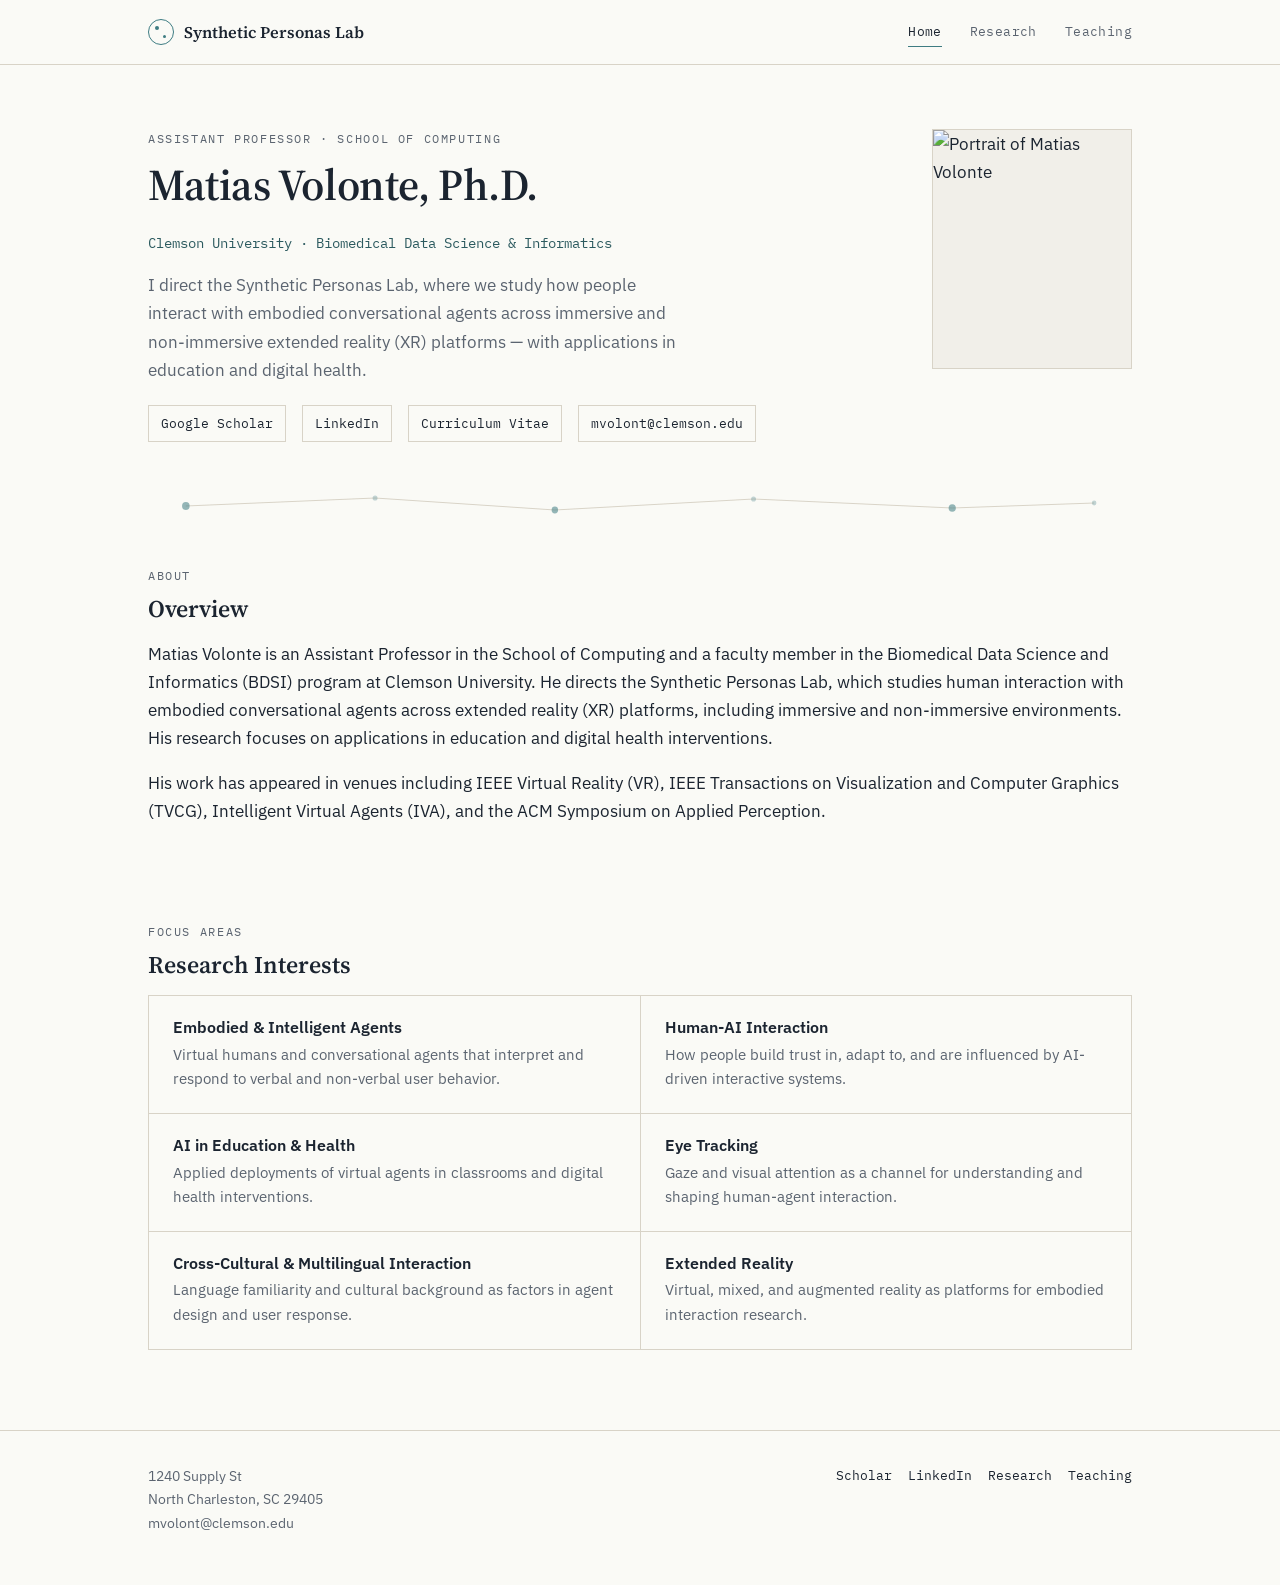
==== index.html @ b9b002d2 "Add files via upload" ====
<!DOCTYPE html>
<html lang="en">
<head>
<meta charset="UTF-8">
<meta name="viewport" content="width=device-width, initial-scale=1.0">
<title>Matias Volonte, Ph.D. — Synthetic Personas Lab, Clemson University</title>
<meta name="description" content="Matias Volonte is an Assistant Professor in the School of Computing at Clemson University, directing the Synthetic Personas Lab on embodied conversational agents, XR, and human-AI interaction.">
<link rel="preconnect" href="https://fonts.googleapis.com">
<link rel="preconnect" href="https://fonts.gstatic.com" crossorigin>
<link href="https://fonts.googleapis.com/css2?family=Source+Serif+4:opsz,wght@8..60,400;8..60,600;8..60,700&family=IBM+Plex+Sans:wght@400;500;600&family=IBM+Plex+Mono:wght@400;500&display=swap" rel="stylesheet">
<link rel="stylesheet" href="style.css">
</head>
<body>

<header class="site-header">
  <div class="wrap">
    <a class="brand" href="index.html">
      <span class="brand-mark" aria-hidden="true"></span>
      Synthetic Personas Lab
    </a>
    <nav class="primary" aria-label="Primary">
      <a href="index.html" aria-current="page">Home</a>
      <a href="research.html">Research</a>
      <a href="teaching.html">Teaching</a>
    </nav>
  </div>
</header>

<div class="hero">
  <div>
    <p class="eyebrow">Assistant Professor · School of Computing</p>
    <h1>Matias Volonte, Ph.D.</h1>
    <p class="role">Clemson University · Biomedical Data Science &amp; Informatics</p>
    <p class="lede">
      I direct the Synthetic Personas Lab, where we study how people interact with
      embodied conversational agents across immersive and non-immersive extended
      reality (XR) platforms — with applications in education and digital health.
    </p>
    <div class="hero-links">
      <a href="https://scholar.google.com/citations?user=DClx7f0AAAAJ&hl=en">Google Scholar</a>
      <a href="https://www.linkedin.com/in/mvolonte/">LinkedIn</a>
      <a href="https://www.dropbox.com/scl/fi/dhkg45x1ga8rn3utra32q/CV_volonte.pdf?rlkey=v4rtn3nkysf6lq45sg3kpi0p9&st=fxljn5le&dl=0">Curriculum Vitae</a>
      <a href="mailto:mvolont@clemson.edu">mvolont@clemson.edu</a>
    </div>
  </div>
  <img class="hero-photo" src="images/matias-volonte.jpg" alt="Portrait of Matias Volonte" width="200" height="240">
</div>

<div class="scanpath" aria-hidden="true">
  <svg viewBox="0 0 1040 28" preserveAspectRatio="none">
    <polyline class="path" points="40,16 240,8 430,20 640,9 850,18 1000,13"/>
    <circle class="node" cx="40" cy="16" r="4"/>
    <circle class="node small" cx="240" cy="8" r="2.6"/>
    <circle class="node" cx="430" cy="20" r="3.4"/>
    <circle class="node small" cx="640" cy="9" r="2.6"/>
    <circle class="node" cx="850" cy="18" r="3.8"/>
    <circle class="node small" cx="1000" cy="13" r="2.4"/>
  </svg>
</div>

<section>
  <p class="eyebrow">About</p>
  <h2>Overview</h2>
  <p>
    Matias Volonte is an Assistant Professor in the School of Computing and a
    faculty member in the Biomedical Data Science and Informatics (BDSI)
    program at Clemson University. He directs the Synthetic Personas Lab,
    which studies human interaction with embodied conversational agents
    across extended reality (XR) platforms, including immersive and
    non-immersive environments. His research focuses on applications in
    education and digital health interventions.
  </p>
  <p>
    His work has appeared in venues including IEEE Virtual Reality (VR),
    IEEE Transactions on Visualization and Computer Graphics (TVCG),
    Intelligent Virtual Agents (IVA), and the ACM Symposium on Applied
    Perception.
  </p>
</section>

<section>
  <p class="eyebrow">Focus areas</p>
  <h2>Research Interests</h2>
  <div class="grid-cards">
    <div class="card">
      <h3>Embodied &amp; Intelligent Agents</h3>
      <p>Virtual humans and conversational agents that interpret and respond to verbal and non-verbal user behavior.</p>
    </div>
    <div class="card">
      <h3>Human-AI Interaction</h3>
      <p>How people build trust in, adapt to, and are influenced by AI-driven interactive systems.</p>
    </div>
    <div class="card">
      <h3>AI in Education &amp; Health</h3>
      <p>Applied deployments of virtual agents in classrooms and digital health interventions.</p>
    </div>
    <div class="card">
      <h3>Eye Tracking</h3>
      <p>Gaze and visual attention as a channel for understanding and shaping human-agent interaction.</p>
    </div>
    <div class="card">
      <h3>Cross-Cultural &amp; Multilingual Interaction</h3>
      <p>Language familiarity and cultural background as factors in agent design and user response.</p>
    </div>
    <div class="card">
      <h3>Extended Reality</h3>
      <p>Virtual, mixed, and augmented reality as platforms for embodied interaction research.</p>
    </div>
  </div>
</section>

<footer class="site-footer">
  <div class="wrap">
    <address>
      1240 Supply St<br>
      North Charleston, SC 29405<br>
      mvolont@clemson.edu
    </address>
    <div class="foot-links">
      <a href="https://scholar.google.com/citations?user=DClx7f0AAAAJ&hl=en">Scholar</a>
      <a href="https://www.linkedin.com/in/mvolonte/">LinkedIn</a>
      <a href="research.html">Research</a>
      <a href="teaching.html">Teaching</a>
    </div>
  </div>
</footer>

</body>
</html>
---- style.css ----
/* ============================================================
   Synthetic Personas Lab — shared stylesheet
   Design tokens
   ============================================================ */

:root {
  --ink: #1B2430;
  --paper: #FAFAF6;
  --surface: #F1EFE9;
  --surface-line: #E4DFD3;
  --teal: #3E7C82;
  --teal-dark: #2C5A5F;
  --slate: #5B6470;
  --line: #D8D3C7;
  --max-w: 880px;

  --display: 'Source Serif 4', Georgia, serif;
  --body: 'IBM Plex Sans', -apple-system, Helvetica, Arial, sans-serif;
  --mono: 'IBM Plex Mono', 'SFMono-Regular', Consolas, monospace;
}

* { box-sizing: border-box; }

html {
  scroll-behavior: smooth;
}

body {
  margin: 0;
  background: var(--paper);
  color: var(--ink);
  font-family: var(--body);
  font-size: 17px;
  line-height: 1.65;
  -webkit-font-smoothing: antialiased;
}

a {
  color: var(--teal-dark);
  text-decoration-thickness: 1px;
  text-underline-offset: 3px;
}
a:hover { color: var(--ink); }

a:focus-visible,
button:focus-visible {
  outline: 2px solid var(--teal);
  outline-offset: 3px;
}

h1, h2, h3 {
  font-family: var(--display);
  font-weight: 600;
  line-height: 1.15;
  margin: 0 0 0.5em;
  color: var(--ink);
}

p { margin: 0 0 1em; color: var(--ink); }

.eyebrow {
  font-family: var(--mono);
  font-size: 0.72rem;
  letter-spacing: 0.14em;
  text-transform: uppercase;
  color: var(--slate);
}

.wrap {
  max-width: var(--max-w);
  margin: 0 auto;
  padding: 0 28px;
}

/* ---------- Header / nav ---------- */

.site-header {
  position: sticky;
  top: 0;
  z-index: 20;
  background: rgba(250, 250, 246, 0.92);
  backdrop-filter: blur(6px);
  border-bottom: 1px solid var(--line);
}

.site-header .wrap {
  display: flex;
  align-items: center;
  justify-content: space-between;
  height: 64px;
  max-width: 1040px;
}

.brand {
  display: flex;
  align-items: center;
  gap: 10px;
  font-family: var(--display);
  font-weight: 600;
  font-size: 1.02rem;
  color: var(--ink);
  text-decoration: none;
}

.brand-mark {
  width: 26px;
  height: 26px;
  border-radius: 50%;
  border: 1.4px solid var(--teal);
  position: relative;
  flex: none;
}
.brand-mark::before,
.brand-mark::after {
  content: "";
  position: absolute;
  background: var(--teal);
  border-radius: 50%;
}
.brand-mark::before { width: 4px; height: 4px; top: 6px; left: 6px; }
.brand-mark::after  { width: 3px; height: 3px; bottom: 6px; right: 7px; }

nav.primary { display: flex; gap: 28px; }
nav.primary a {
  font-family: var(--mono);
  font-size: 0.82rem;
  letter-spacing: 0.03em;
  color: var(--slate);
  text-decoration: none;
  padding: 4px 0;
  border-bottom: 1px solid transparent;
}
nav.primary a:hover,
nav.primary a[aria-current="page"] {
  color: var(--ink);
  border-bottom-color: var(--teal);
}

/* ---------- Hero ---------- */

.hero {
  max-width: 1040px;
  margin: 0 auto;
  padding: 64px 28px 40px;
  display: grid;
  grid-template-columns: 1fr 200px;
  gap: 48px;
  align-items: start;
}

.hero h1 {
  font-size: clamp(2.1rem, 4vw, 2.75rem);
  letter-spacing: -0.01em;
}

.hero .role {
  font-family: var(--mono);
  font-size: 0.88rem;
  color: var(--teal-dark);
  margin-bottom: 1.1em;
}

.hero .lede {
  font-size: 1.08rem;
  color: var(--slate);
  max-width: 54ch;
}

.hero-photo {
  width: 200px;
  height: 240px;
  object-fit: cover;
  border: 1px solid var(--line);
  background: var(--surface);
}

.hero-links {
  display: flex;
  gap: 16px;
  margin-top: 1.2em;
  flex-wrap: wrap;
}
.hero-links a {
  font-family: var(--mono);
  font-size: 0.8rem;
  color: var(--ink);
  border: 1px solid var(--line);
  padding: 7px 12px;
  text-decoration: none;
}
.hero-links a:hover {
  border-color: var(--teal);
  color: var(--teal-dark);
}

/* ---------- Scanpath divider (signature element) ----------
   A thin gaze-path line with landmark nodes — a nod to the
   eye-tracking / gaze work in the lab. Used between sections
   instead of a plain rule. */

.scanpath {
  max-width: 1040px;
  margin: 8px auto;
  padding: 0 28px;
  height: 28px;
}
.scanpath svg { width: 100%; height: 100%; display: block; }
.scanpath .path { fill: none; stroke: var(--line); stroke-width: 1; }
.scanpath .node { fill: var(--teal); opacity: 0.55; }
.scanpath .node.small { opacity: 0.3; }

/* ---------- Sections ---------- */

section {
  max-width: 1040px;
  margin: 0 auto;
  padding: 40px 28px;
}

section > .eyebrow { margin-bottom: 10px; }

section h2 {
  font-size: 1.5rem;
  margin-bottom: 0.7em;
}

.section-lede {
  color: var(--slate);
  max-width: 68ch;
  margin-bottom: 1.8em;
}

/* ---------- Research interest / directions grid ---------- */

.grid-cards {
  display: grid;
  grid-template-columns: repeat(2, 1fr);
  gap: 1px;
  background: var(--line);
  border: 1px solid var(--line);
}

.card {
  background: var(--paper);
  padding: 22px 24px;
}

.card h3 {
  font-family: var(--body);
  font-weight: 600;
  font-size: 0.98rem;
  margin-bottom: 0.4em;
  color: var(--ink);
}

.card p {
  font-size: 0.92rem;
  color: var(--slate);
  margin: 0;
}

/* ---------- Publications ---------- */

.pub-list { list-style: none; margin: 0; padding: 0; }

.pub-item {
  display: grid;
  grid-template-columns: 64px 1fr;
  gap: 20px;
  padding: 18px 0;
  border-top: 1px solid var(--line);
}
.pub-item:last-child { border-bottom: 1px solid var(--line); }

.pub-year {
  font-family: var(--mono);
  font-size: 0.85rem;
  color: var(--teal-dark);
  padding-top: 2px;
}

.pub-text { font-size: 0.95rem; color: var(--ink); }
.pub-text .venue { color: var(--slate); font-style: italic; }
.pub-text .authors-note { color: var(--slate); font-size: 0.85rem; }

/* ---------- People / team ---------- */

.people-grid {
  display: grid;
  grid-template-columns: repeat(auto-fill, minmax(150px, 1fr));
  gap: 22px;
}

.person-photo {
  width: 100%;
  aspect-ratio: 3 / 3.4;
  object-fit: cover;
  background: var(--surface);
  border: 1px solid var(--line);
  margin-bottom: 8px;
}

.person-name { font-size: 0.9rem; font-weight: 600; }
.person-role { font-family: var(--mono); font-size: 0.75rem; color: var(--slate); }

/* ---------- Committees ---------- */

.committee-cols {
  display: grid;
  grid-template-columns: 1fr 1fr;
  gap: 40px;
}
.committee-cols h3 {
  font-family: var(--mono);
  font-size: 0.78rem;
  letter-spacing: 0.08em;
  text-transform: uppercase;
  color: var(--slate);
  font-weight: 500;
  margin-bottom: 0.9em;
}
.committee-cols ul { list-style: none; margin: 0; padding: 0; }
.committee-cols li {
  font-size: 0.9rem;
  padding: 9px 0;
  border-top: 1px solid var(--line);
}
.committee-cols li .prog {
  display: block;
  font-family: var(--mono);
  font-size: 0.76rem;
  color: var(--slate);
}

/* ---------- Courses (teaching page) ---------- */

.course {
  padding: 26px 0;
  border-top: 1px solid var(--line);
}
.course:last-child { border-bottom: 1px solid var(--line); }

.course-head {
  display: flex;
  align-items: baseline;
  justify-content: space-between;
  flex-wrap: wrap;
  gap: 8px 20px;
  margin-bottom: 0.5em;
}

.course-code {
  font-family: var(--mono);
  font-size: 0.82rem;
  color: var(--teal-dark);
}

.course h3 { font-size: 1.15rem; margin: 0; }

.course-term {
  font-family: var(--mono);
  font-size: 0.78rem;
  color: var(--slate);
}

.course-offerings {
  margin-top: 0.8em;
  display: flex;
  gap: 10px;
  flex-wrap: wrap;
}
.course-offerings a {
  font-family: var(--mono);
  font-size: 0.78rem;
  border: 1px solid var(--line);
  padding: 4px 10px;
  text-decoration: none;
  color: var(--ink);
}
.course-offerings a:hover { border-color: var(--teal); color: var(--teal-dark); }

/* ---------- Footer ---------- */

footer.site-footer {
  border-top: 1px solid var(--line);
  margin-top: 40px;
}
footer.site-footer .wrap {
  max-width: 1040px;
  padding: 34px 28px 50px;
  display: flex;
  justify-content: space-between;
  flex-wrap: wrap;
  gap: 18px;
}
footer.site-footer address {
  font-style: normal;
  font-size: 0.86rem;
  color: var(--slate);
  line-height: 1.7;
}
footer.site-footer .foot-links {
  display: flex;
  gap: 16px;
  font-family: var(--mono);
  font-size: 0.8rem;
}
footer.site-footer .foot-links a { color: var(--ink); text-decoration: none; }
footer.site-footer .foot-links a:hover { color: var(--teal-dark); }

/* ---------- Responsive ---------- */

@media (max-width: 720px) {
  .hero { grid-template-columns: 1fr; }
  .hero-photo { width: 140px; height: 168px; }
  .grid-cards { grid-template-columns: 1fr; }
  .committee-cols { grid-template-columns: 1fr; gap: 8px; }
  .pub-item { grid-template-columns: 1fr; gap: 4px; }
  nav.primary { gap: 16px; }
}

@media (prefers-reduced-motion: reduce) {
  html { scroll-behavior: auto; }
}
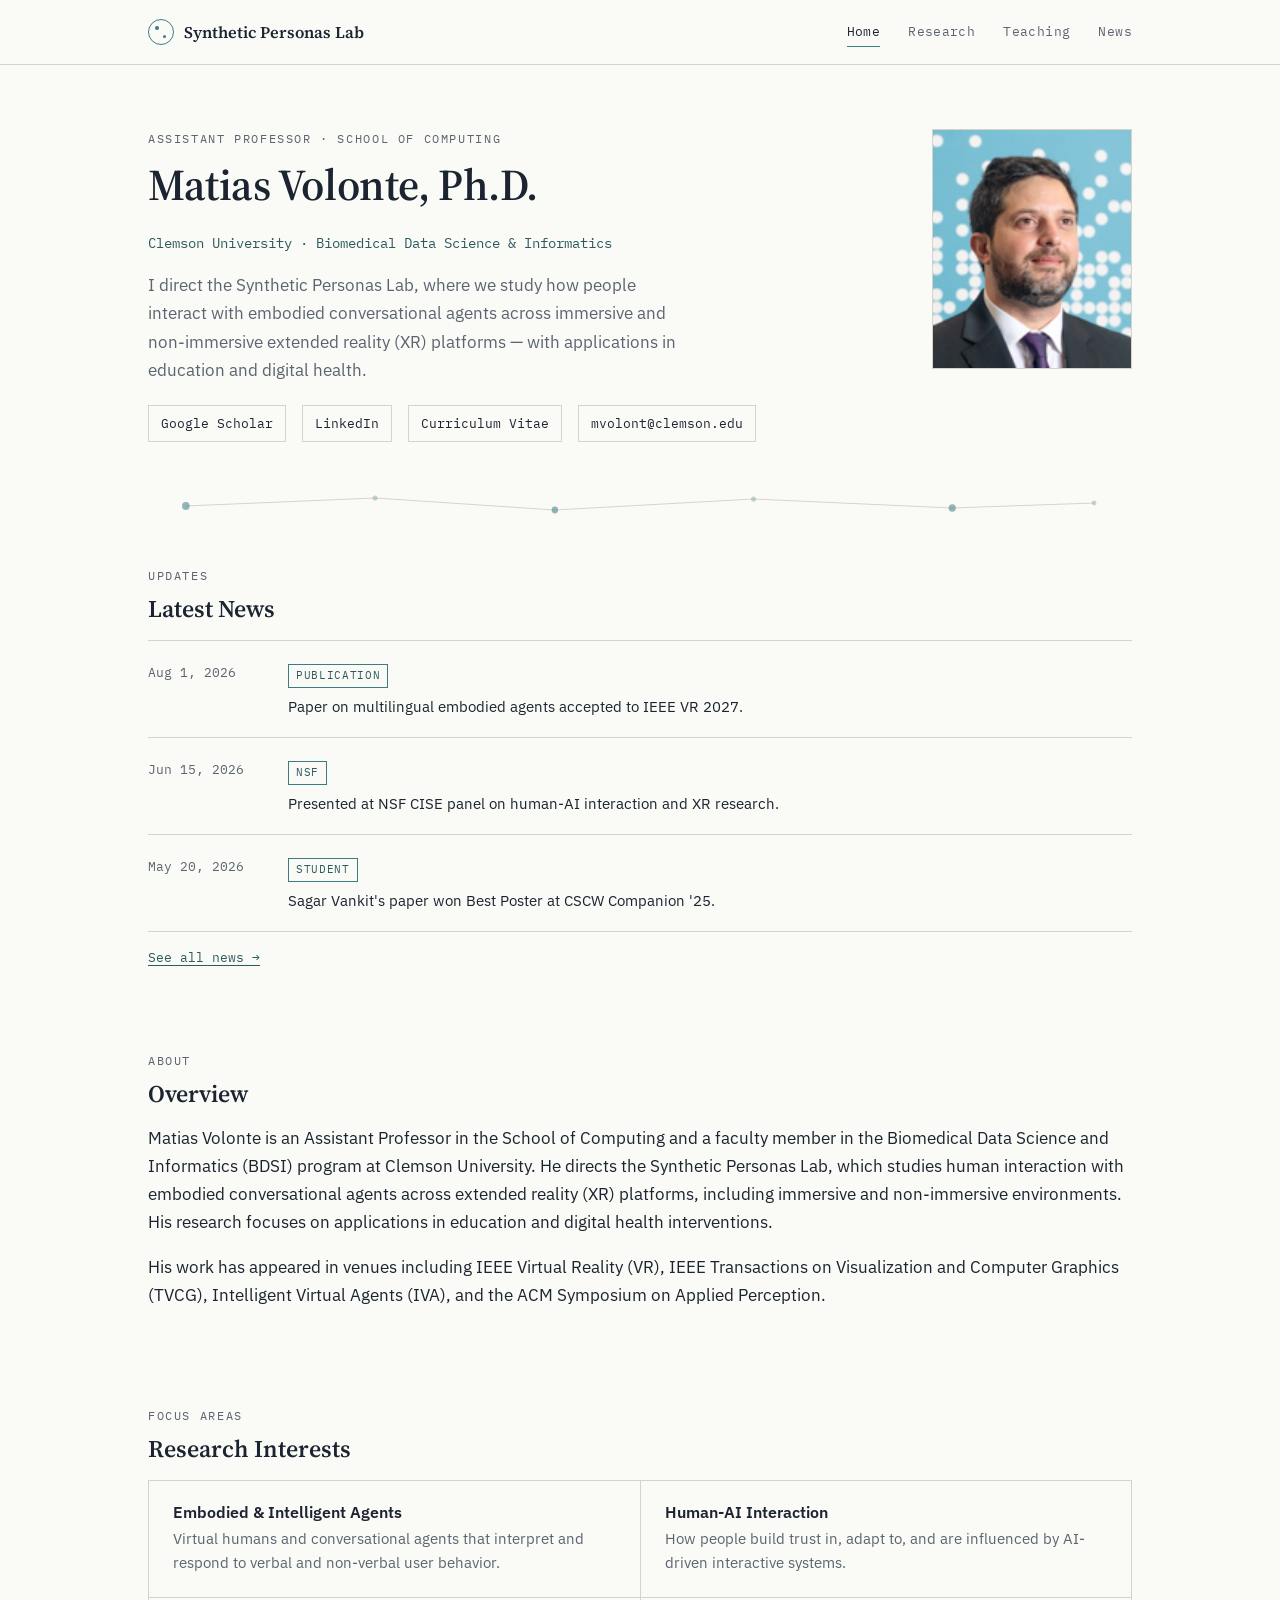
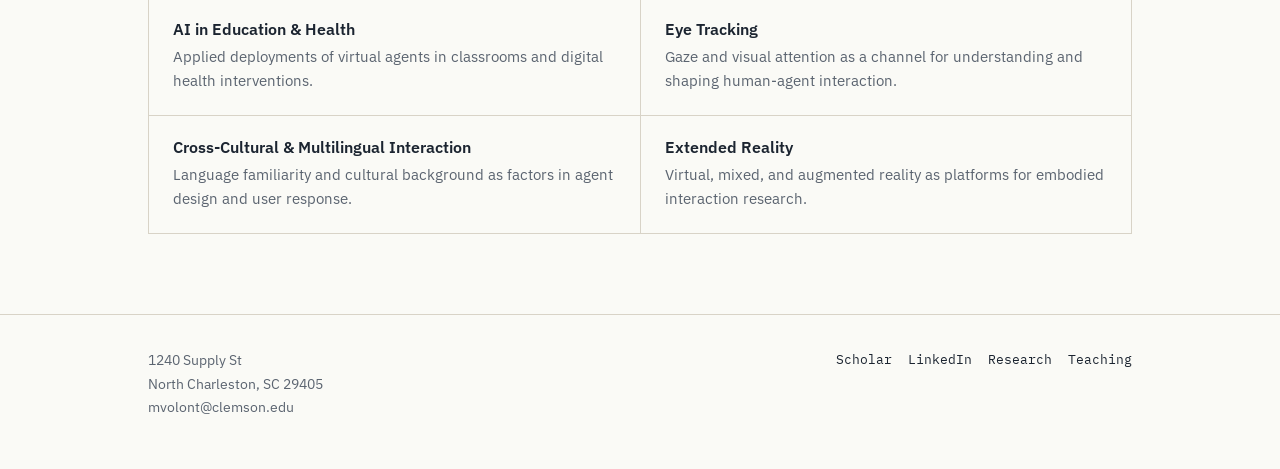
==== commit e4214ba6: "website updated" ====
--- a/index.html
+++ b/index.html
@@ -22,6 +22,7 @@
       <a href="index.html" aria-current="page">Home</a>
       <a href="research.html">Research</a>
       <a href="teaching.html">Teaching</a>
+      <a href="news.html">News</a>
     </nav>
   </div>
 </header>
@@ -57,6 +58,15 @@
     <circle class="node small" cx="1000" cy="13" r="2.4"/>
   </svg>
 </div>
+
+<section>
+  <p class="eyebrow">Updates</p>
+  <h2>Latest News</h2>
+  <ul class="news-list" id="news-preview">
+    <li style="color: var(--slate); padding: 18px 0;">Loading…</li>
+  </ul>
+  <a class="news-preview-link" href="news.html">See all news →</a>
+</section>
 
 <section>
   <p class="eyebrow">About</p>
@@ -125,5 +135,12 @@
   </div>
 </footer>
 
+<script src="news.js"></script>
+<script>
+  loadNews().then(items => {
+    renderNewsList(items.slice(0, 3), document.getElementById('news-preview'));
+  });
+</script>
+
 </body>
 </html>
--- a/style.css
+++ b/style.css
@@ -379,6 +379,51 @@
 }
 .course-offerings a:hover { border-color: var(--teal); color: var(--teal-dark); }
 
+/* ---------- News ---------- */
+
+.news-list { list-style: none; margin: 0; padding: 0; }
+
+.news-item {
+  display: grid;
+  grid-template-columns: 120px 1fr;
+  gap: 20px;
+  padding: 18px 0;
+  border-top: 1px solid var(--line);
+}
+.news-item:last-child { border-bottom: 1px solid var(--line); }
+
+.news-date {
+  font-family: var(--mono);
+  font-size: 0.8rem;
+  color: var(--slate);
+  padding-top: 3px;
+}
+
+.news-tag {
+  display: inline-block;
+  font-family: var(--mono);
+  font-size: 0.68rem;
+  letter-spacing: 0.06em;
+  text-transform: uppercase;
+  color: var(--teal-dark);
+  border: 1px solid var(--teal);
+  padding: 2px 7px;
+  margin-bottom: 6px;
+}
+
+.news-body p { margin: 0; font-size: 0.95rem; }
+
+.news-preview-link {
+  display: inline-block;
+  margin-top: 1.2em;
+  font-family: var(--mono);
+  font-size: 0.82rem;
+}
+
+@media (max-width: 720px) {
+  .news-item { grid-template-columns: 1fr; gap: 4px; }
+}
+
 /* ---------- Footer ---------- */
 
 footer.site-footer {
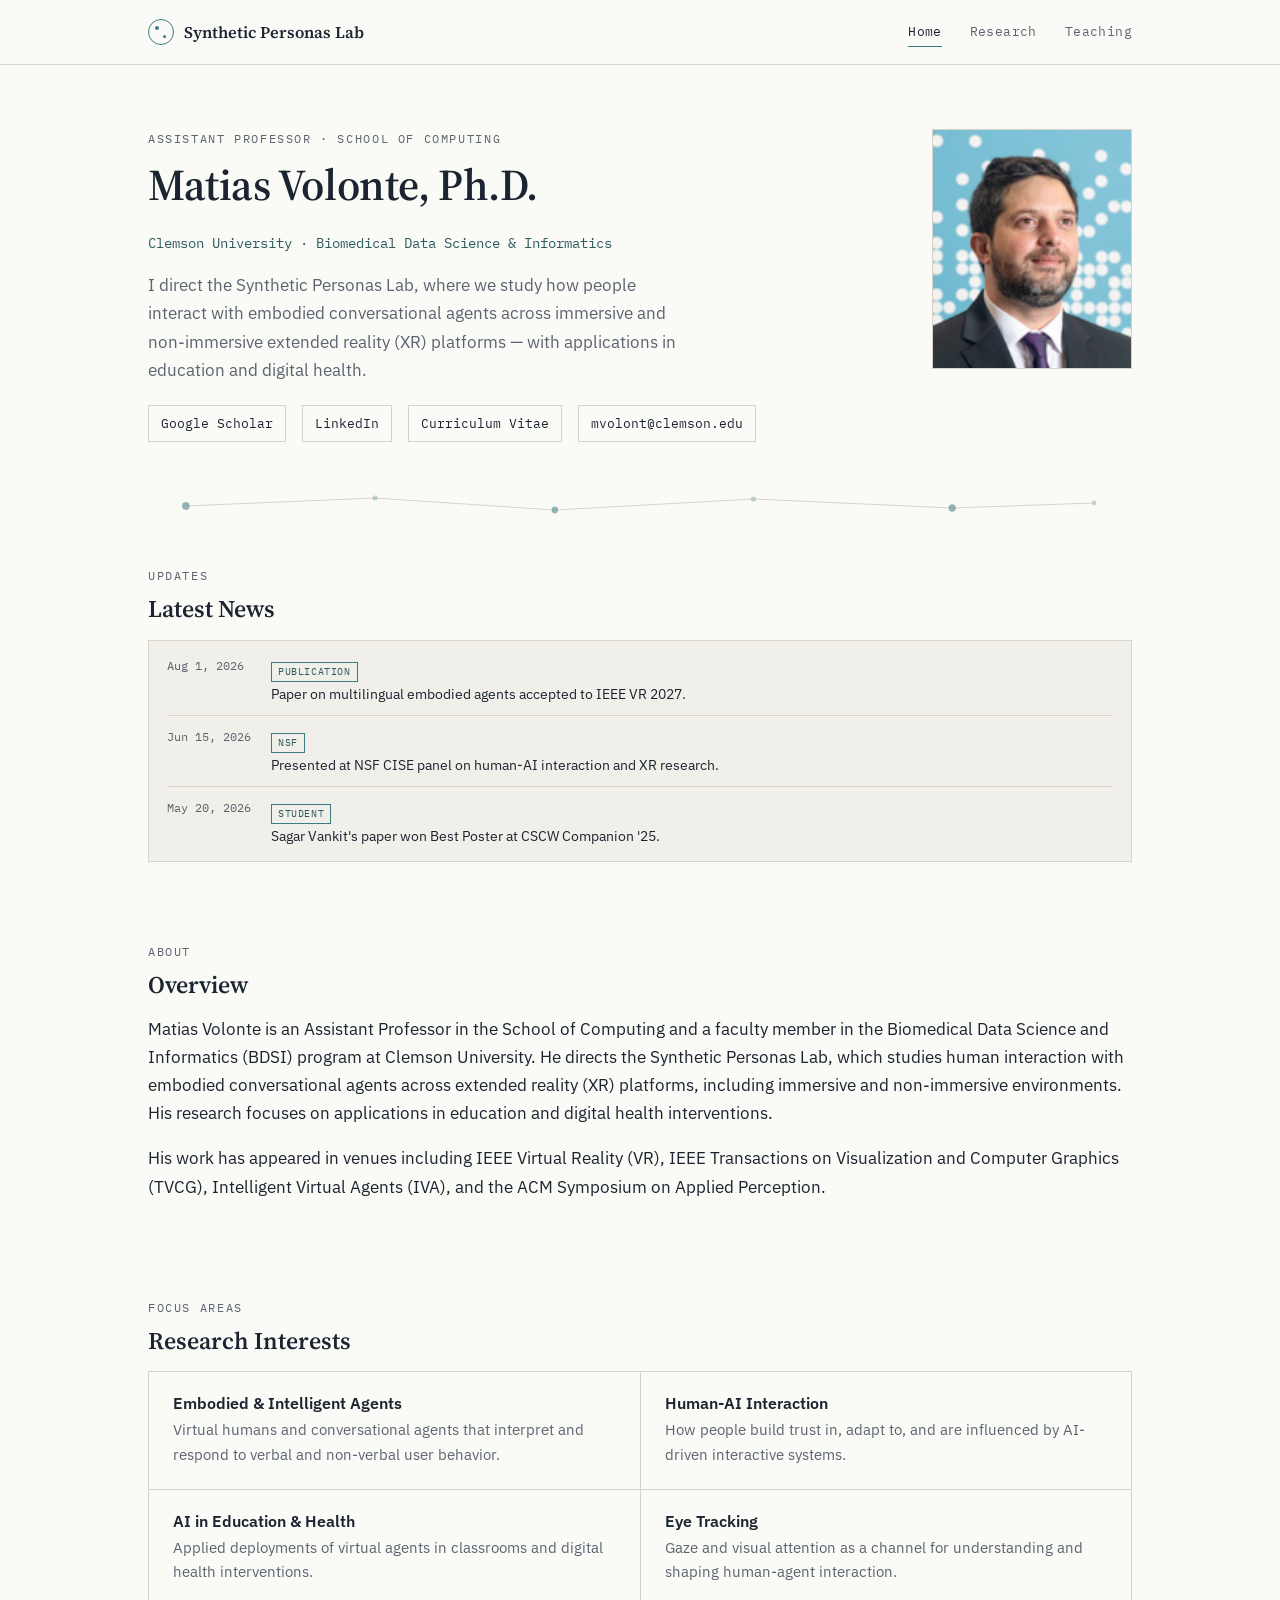
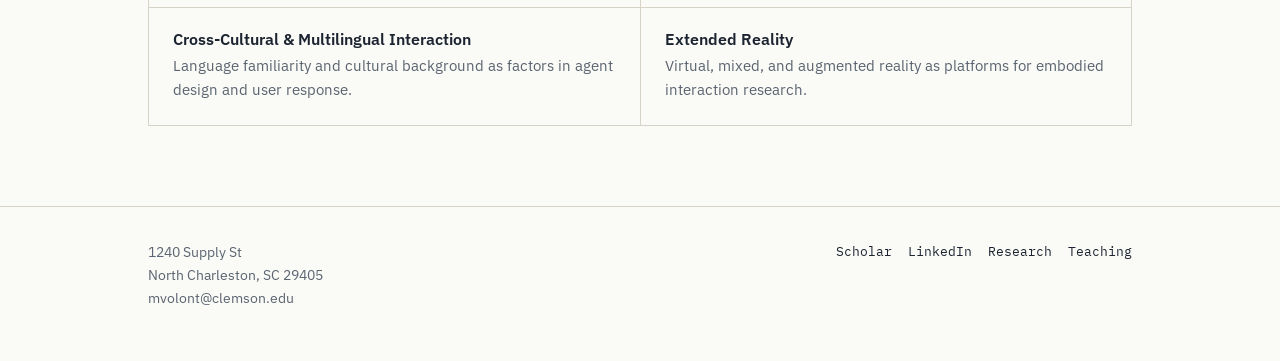
==== commit a4c66b0e: "news updated" ====
--- a/index.html
+++ b/index.html
@@ -22,7 +22,6 @@
       <a href="index.html" aria-current="page">Home</a>
       <a href="research.html">Research</a>
       <a href="teaching.html">Teaching</a>
-      <a href="news.html">News</a>
     </nav>
   </div>
 </header>
@@ -62,10 +61,11 @@
 <section>
   <p class="eyebrow">Updates</p>
   <h2>Latest News</h2>
-  <ul class="news-list" id="news-preview">
-    <li style="color: var(--slate); padding: 18px 0;">Loading…</li>
-  </ul>
-  <a class="news-preview-link" href="news.html">See all news →</a>
+  <div class="news-feed">
+    <ul class="news-list news-list-compact" id="news-preview">
+      <li style="color: var(--slate); padding: 12px 0;">Loading…</li>
+    </ul>
+  </div>
 </section>
 
 <section>
@@ -138,7 +138,7 @@
 <script src="news.js"></script>
 <script>
   loadNews().then(items => {
-    renderNewsList(items.slice(0, 3), document.getElementById('news-preview'));
+    renderNewsList(items, document.getElementById('news-preview'));
   });
 </script>
 
--- a/style.css
+++ b/style.css
@@ -381,6 +381,11 @@
 
 /* ---------- News ---------- */
 
+.news-feed {
+  border: 1px solid var(--line);
+  background: var(--surface);
+}
+
 .news-list { list-style: none; margin: 0; padding: 0; }
 
 .news-item {
@@ -420,8 +425,48 @@
   font-size: 0.82rem;
 }
 
+/* Compact, scrollable variant used in the homepage feed */
+.news-list-compact {
+  max-height: 340px;
+  overflow-y: auto;
+  padding: 4px 18px;
+}
+
+.news-list-compact .news-item {
+  grid-template-columns: 90px 1fr;
+  gap: 14px;
+  padding: 10px 0;
+}
+.news-list-compact .news-item:first-child { border-top: none; }
+.news-list-compact .news-item:last-child { border-bottom: none; }
+
+.news-list-compact .news-date {
+  font-size: 0.72rem;
+  padding-top: 1px;
+}
+
+.news-list-compact .news-tag {
+  font-size: 0.62rem;
+  padding: 1px 6px;
+  margin-bottom: 3px;
+}
+
+.news-list-compact .news-body p {
+  font-size: 0.85rem;
+  line-height: 1.45;
+}
+
+.news-list-compact::-webkit-scrollbar { width: 8px; }
+.news-list-compact::-webkit-scrollbar-track { background: transparent; }
+.news-list-compact::-webkit-scrollbar-thumb {
+  background: var(--line);
+  border-radius: 4px;
+}
+.news-list-compact::-webkit-scrollbar-thumb:hover { background: var(--slate); }
+
 @media (max-width: 720px) {
   .news-item { grid-template-columns: 1fr; gap: 4px; }
+  .news-list-compact .news-item { grid-template-columns: 1fr; gap: 2px; }
 }
 
 /* ---------- Footer ---------- */
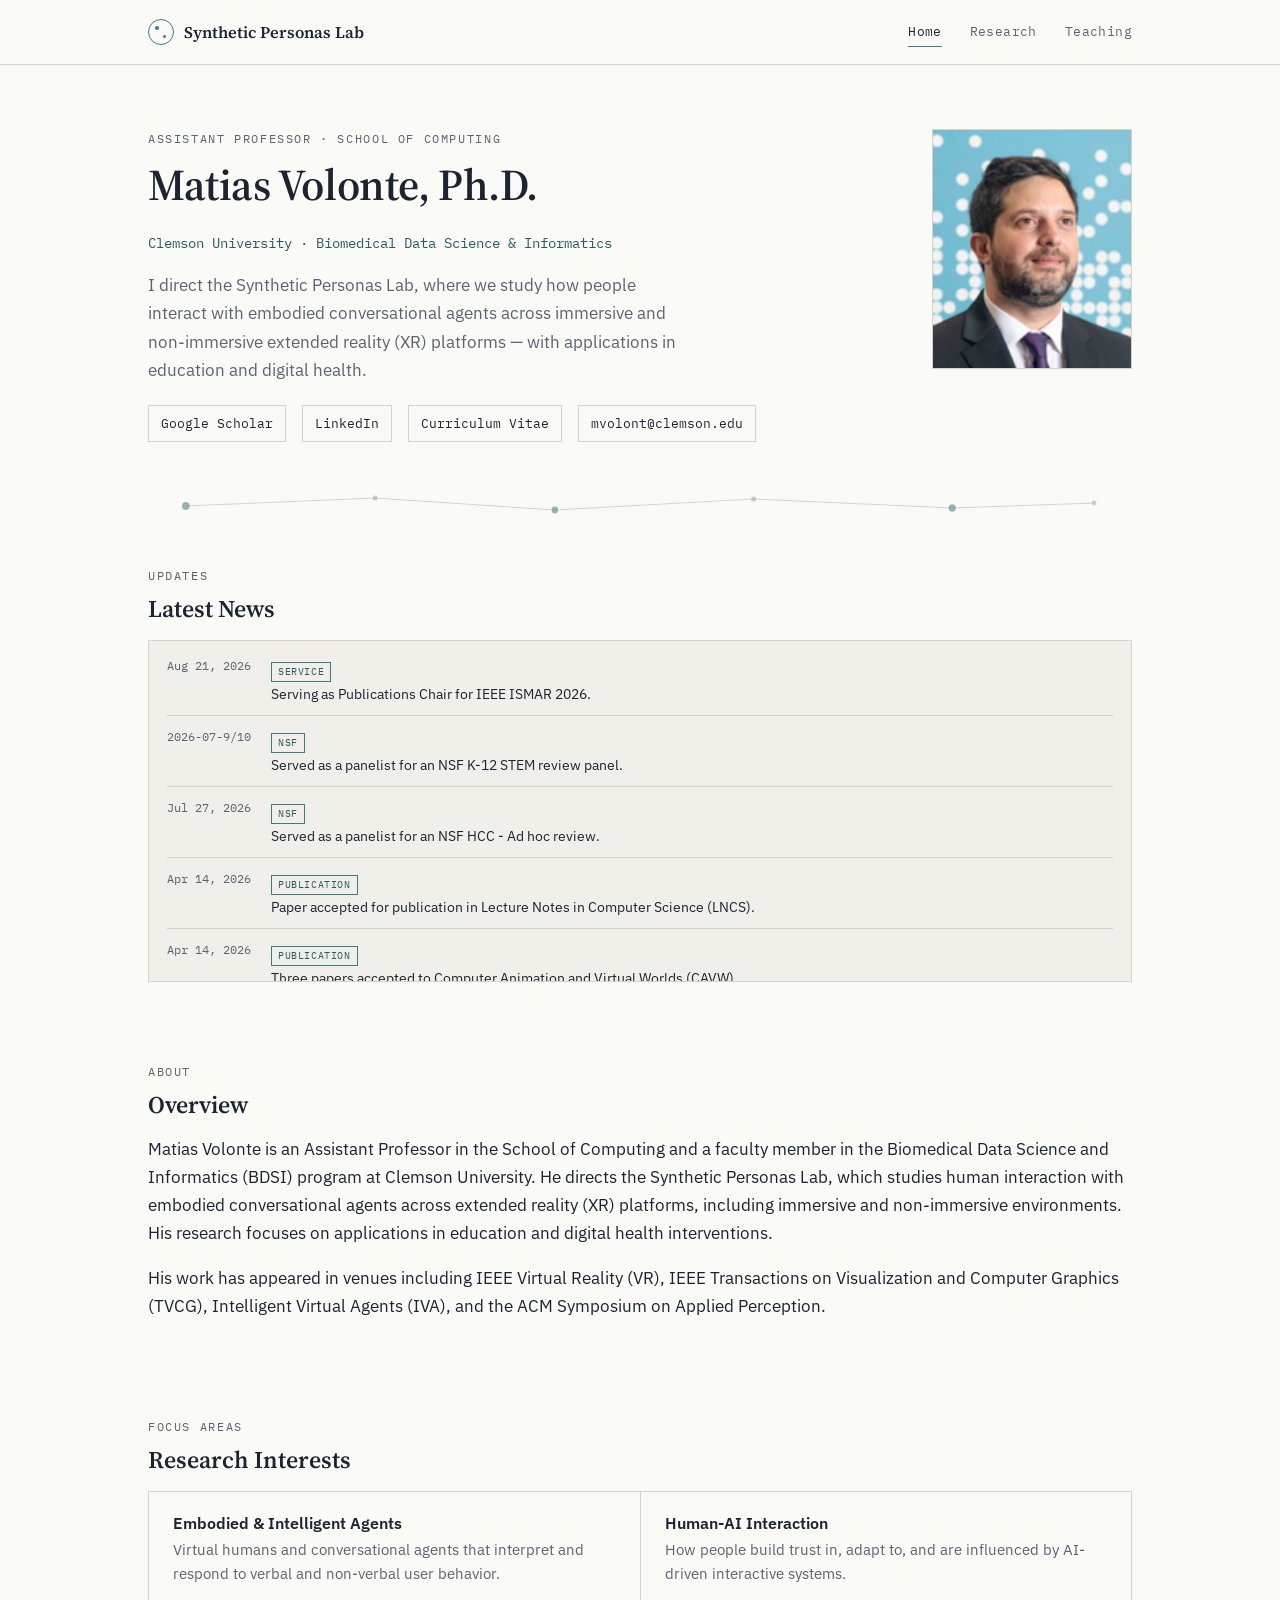
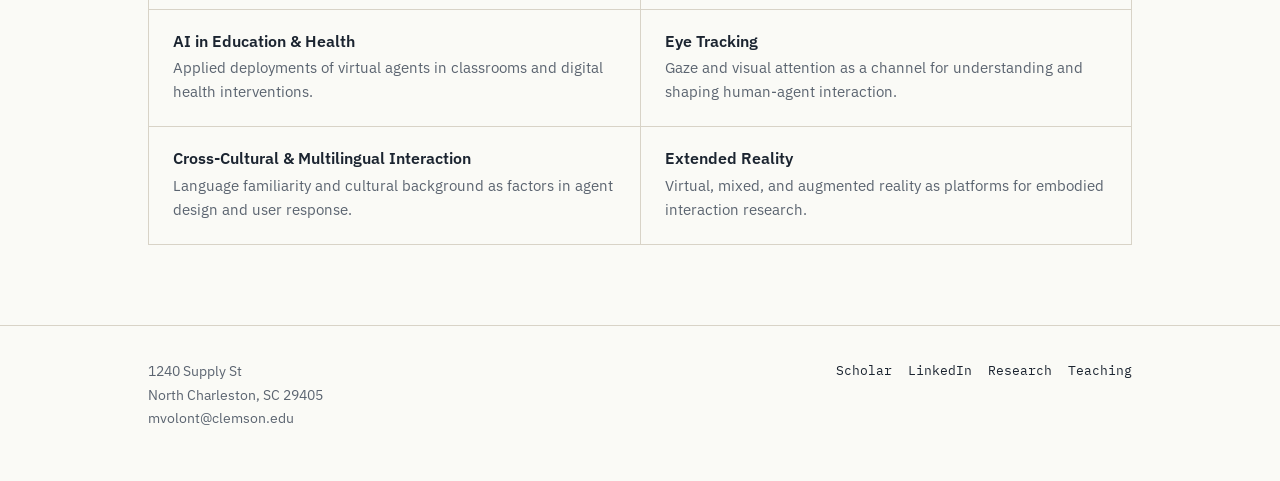
==== commit dba20d4c: "Update index.html" ====
--- a/index.html
+++ b/index.html
@@ -3,7 +3,7 @@
 <head>
 <meta charset="UTF-8">
 <meta name="viewport" content="width=device-width, initial-scale=1.0">
-<title>Matias Volonte, Ph.D. — Synthetic Personas Lab, Clemson University</title>
+<title>Matias Volonte, Ph.D. — Synthetic Personas Lab</title>
 <meta name="description" content="Matias Volonte is an Assistant Professor in the School of Computing at Clemson University, directing the Synthetic Personas Lab on embodied conversational agents, XR, and human-AI interaction.">
 <link rel="preconnect" href="https://fonts.googleapis.com">
 <link rel="preconnect" href="https://fonts.gstatic.com" crossorigin>
